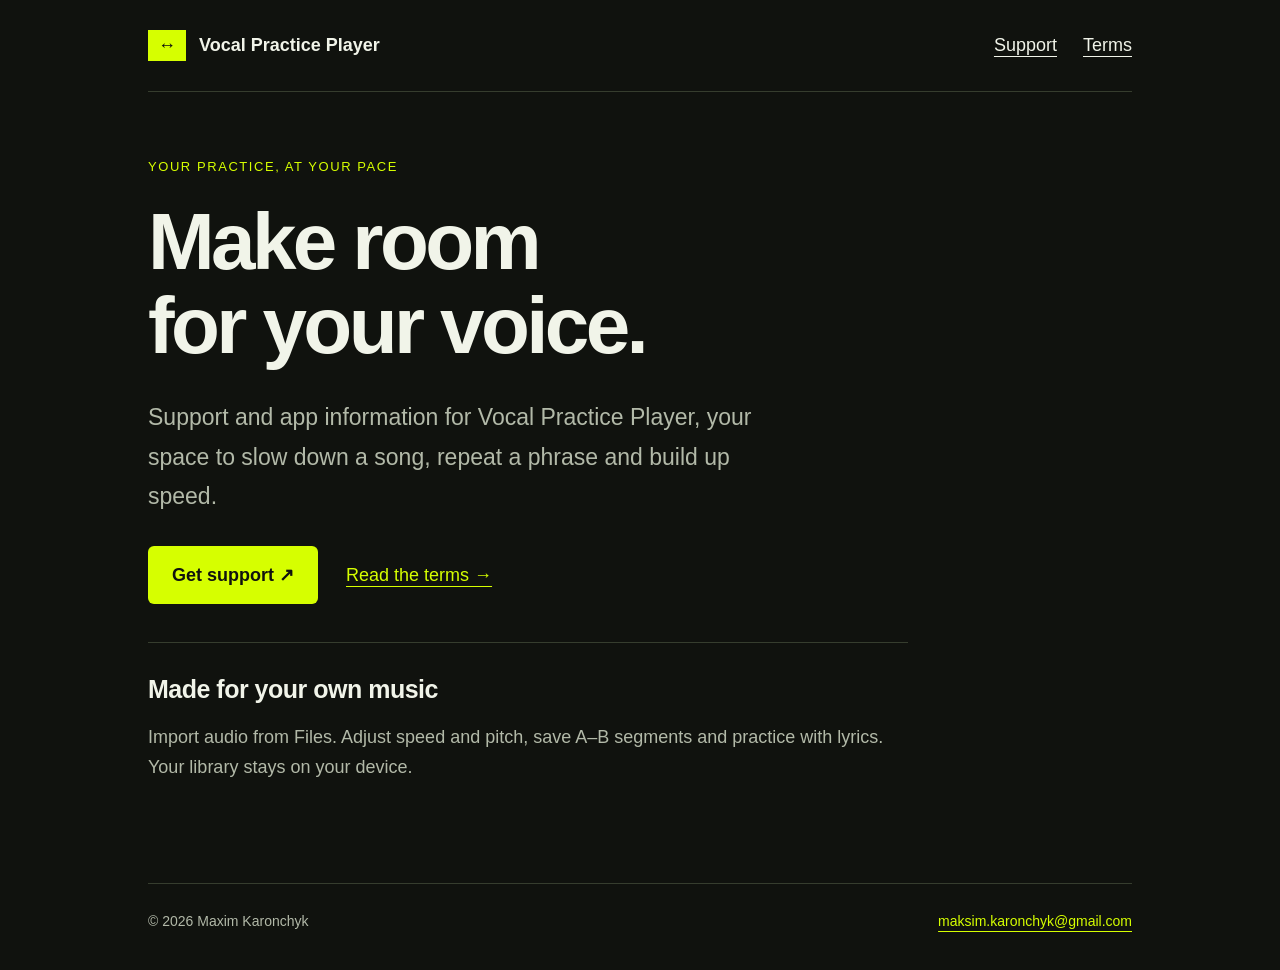
==== index.html @ a15b80cc "first commit" ====
<!doctype html>
<html lang="en">
<head>
<meta charset="utf-8">
<meta name="viewport" content="width=device-width, initial-scale=1">
<meta name="description" content="Help & terms for Vocal Practice Player.">
<title>Help & terms — Vocal Practice Player</title>
<link rel="stylesheet" href="./assets/styles.css">
</head>
<body><a class="skip" href="#content">Skip to content</a><div class="shell">
<header><a class="brand" href="./"><span aria-hidden="true">↔</span> Vocal Practice Player</a><nav aria-label="Main"><a href="./support/">Support</a><a href="./terms/">Terms</a></nav></header>
<main id="content"><p class="eyebrow">Your practice, at your pace</p><h1>Make room<br>for your voice.</h1><p class="intro">Support and app information for Vocal Practice Player, your space to slow down a song, repeat a phrase and build up speed.</p><div class="actions"><a class="button" href="support/">Get support ↗</a><a href="terms/">Read the terms →</a></div><section><h2>Made for your own music</h2><p>Import audio from Files. Adjust speed and pitch, save A–B segments and practice with lyrics. Your library stays on your device.</p></section></main>
<footer><span>© 2026 Maxim Karonchyk</span><a href="mailto:maksim.karonchyk@gmail.com">maksim.karonchyk@gmail.com</a></footer>
</div></body></html>
---- assets/styles.css ----
:root{color-scheme:dark;--bg:#10120e;--ink:#f1f4e9;--muted:#b2b9a8;--lime:#d6ff00;--line:#363d2e}*{box-sizing:border-box}body{margin:0;background:var(--bg);color:var(--ink);font:18px/1.7 -apple-system,BlinkMacSystemFont,"Segoe UI",sans-serif}.shell{max-width:1056px;margin:auto;padding:0 36px}a{color:var(--lime);text-underline-offset:5px}a:hover{text-decoration-thickness:2px}a:focus-visible{outline:3px solid var(--lime);outline-offset:6px}header{display:flex;align-items:center;justify-content:space-between;gap:24px;padding:30px 0;border-bottom:1px solid var(--line)}.brand{font-weight:750;text-decoration:none;color:var(--ink);line-height:1.3}.brand span{display:inline-block;background:var(--lime);color:var(--bg);padding:4px 10px;margin-right:8px}nav{display:flex;gap:26px}nav a{color:var(--ink)}main{max-width:760px;padding:64px 0 80px}.eyebrow{color:var(--lime);font-size:13px;letter-spacing:.12em;text-transform:uppercase}h1{font-size:clamp(44px,7vw,80px);line-height:1.05;letter-spacing:-.045em;margin:22px 0 30px;font-weight:800}h2{font-size:25px;line-height:1.3;letter-spacing:-.02em;margin:0 0 16px}p{margin:0 0 20px;color:var(--muted)}.intro{font-size:23px;max-width:650px}.meta{font-size:14px}section{border-top:1px solid var(--line);padding-top:30px;margin-top:38px}.actions{display:flex;align-items:center;gap:28px;flex-wrap:wrap;margin:30px 0}.button{display:inline-block;background:var(--lime);color:var(--bg);font-weight:700;text-decoration:none;padding:14px 24px;border-radius:6px;min-height:48px}footer{border-top:1px solid var(--line);padding:26px 0 36px;display:flex;justify-content:space-between;gap:20px;flex-wrap:wrap;font-size:14px;color:var(--muted)}footer a{overflow-wrap:anywhere}.skip{position:absolute;left:20px;top:-100px;background:var(--bg);padding:12px;z-index:1}.skip:focus{top:12px}@media(max-width:600px){.shell{padding:0 22px}header{align-items:flex-start;flex-direction:column;gap:20px}nav a{padding:8px 0}main{padding-top:40px}.intro{font-size:20px}h2{font-size:23px}}
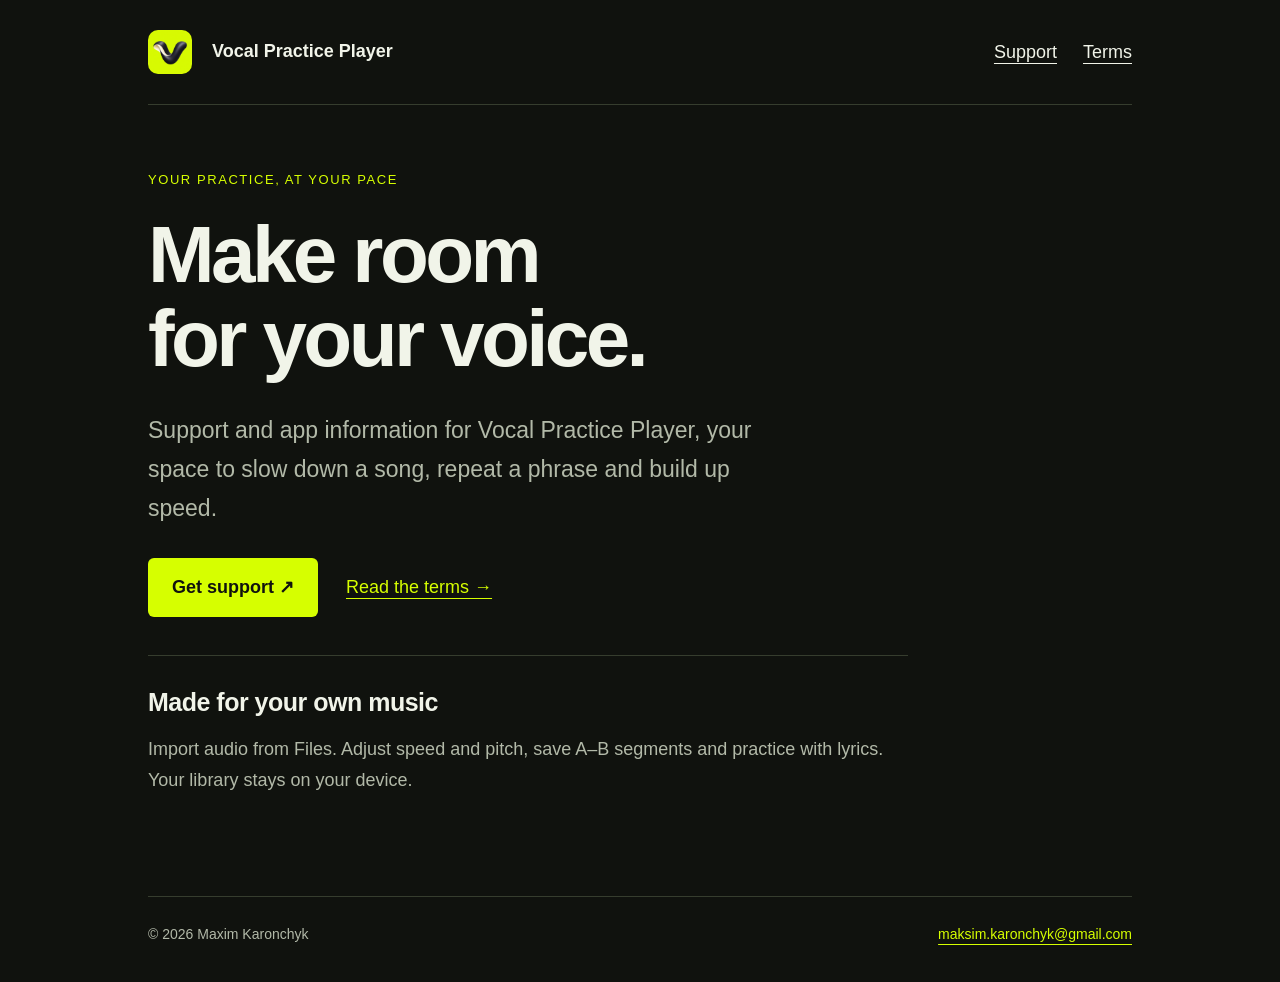
==== commit 3ca4e4fc: "logo" ====
--- a/index.html
+++ b/index.html
@@ -5,10 +5,12 @@
 <meta name="viewport" content="width=device-width, initial-scale=1">
 <meta name="description" content="Help & terms for Vocal Practice Player.">
 <title>Help & terms — Vocal Practice Player</title>
-<link rel="stylesheet" href="./assets/styles.css">
+<link rel="stylesheet" href="./assets/styles.css?v=2">
+<link rel="icon" type="image/png" href="./assets/app-icon.png">
+<link rel="apple-touch-icon" href="./assets/app-icon.png">
 </head>
 <body><a class="skip" href="#content">Skip to content</a><div class="shell">
-<header><a class="brand" href="./"><span aria-hidden="true">↔</span> Vocal Practice Player</a><nav aria-label="Main"><a href="./support/">Support</a><a href="./terms/">Terms</a></nav></header>
+<header><a class="brand" href="./"><img src="./assets/app-icon.png" alt="" width="44" height="44"><span class="brand-title">Vocal Practice Player</span></a><nav aria-label="Main"><a href="./support/">Support</a><a href="./terms/">Terms</a></nav></header>
 <main id="content"><p class="eyebrow">Your practice, at your pace</p><h1>Make room<br>for your voice.</h1><p class="intro">Support and app information for Vocal Practice Player, your space to slow down a song, repeat a phrase and build up speed.</p><div class="actions"><a class="button" href="support/">Get support ↗</a><a href="terms/">Read the terms →</a></div><section><h2>Made for your own music</h2><p>Import audio from Files. Adjust speed and pitch, save A–B segments and practice with lyrics. Your library stays on your device.</p></section></main>
 <footer><span>© 2026 Maxim Karonchyk</span><a href="mailto:maksim.karonchyk@gmail.com">maksim.karonchyk@gmail.com</a></footer>
 </div></body></html>
--- a/assets/styles.css
+++ b/assets/styles.css
@@ -1 +1 @@
-:root{color-scheme:dark;--bg:#10120e;--ink:#f1f4e9;--muted:#b2b9a8;--lime:#d6ff00;--line:#363d2e}*{box-sizing:border-box}body{margin:0;background:var(--bg);color:var(--ink);font:18px/1.7 -apple-system,BlinkMacSystemFont,"Segoe UI",sans-serif}.shell{max-width:1056px;margin:auto;padding:0 36px}a{color:var(--lime);text-underline-offset:5px}a:hover{text-decoration-thickness:2px}a:focus-visible{outline:3px solid var(--lime);outline-offset:6px}header{display:flex;align-items:center;justify-content:space-between;gap:24px;padding:30px 0;border-bottom:1px solid var(--line)}.brand{font-weight:750;text-decoration:none;color:var(--ink);line-height:1.3}.brand span{display:inline-block;background:var(--lime);color:var(--bg);padding:4px 10px;margin-right:8px}nav{display:flex;gap:26px}nav a{color:var(--ink)}main{max-width:760px;padding:64px 0 80px}.eyebrow{color:var(--lime);font-size:13px;letter-spacing:.12em;text-transform:uppercase}h1{font-size:clamp(44px,7vw,80px);line-height:1.05;letter-spacing:-.045em;margin:22px 0 30px;font-weight:800}h2{font-size:25px;line-height:1.3;letter-spacing:-.02em;margin:0 0 16px}p{margin:0 0 20px;color:var(--muted)}.intro{font-size:23px;max-width:650px}.meta{font-size:14px}section{border-top:1px solid var(--line);padding-top:30px;margin-top:38px}.actions{display:flex;align-items:center;gap:28px;flex-wrap:wrap;margin:30px 0}.button{display:inline-block;background:var(--lime);color:var(--bg);font-weight:700;text-decoration:none;padding:14px 24px;border-radius:6px;min-height:48px}footer{border-top:1px solid var(--line);padding:26px 0 36px;display:flex;justify-content:space-between;gap:20px;flex-wrap:wrap;font-size:14px;color:var(--muted)}footer a{overflow-wrap:anywhere}.skip{position:absolute;left:20px;top:-100px;background:var(--bg);padding:12px;z-index:1}.skip:focus{top:12px}@media(max-width:600px){.shell{padding:0 22px}header{align-items:flex-start;flex-direction:column;gap:20px}nav a{padding:8px 0}main{padding-top:40px}.intro{font-size:20px}h2{font-size:23px}}+:root{color-scheme:dark;--bg:#10120e;--ink:#f1f4e9;--muted:#b2b9a8;--lime:#d6ff00;--line:#363d2e}*{box-sizing:border-box}body{margin:0;background:var(--bg);color:var(--ink);font:18px/1.7 -apple-system,BlinkMacSystemFont,"Segoe UI",sans-serif}.shell{max-width:1056px;margin:auto;padding:0 36px}a{color:var(--lime);text-underline-offset:5px}a:hover{text-decoration-thickness:2px}a:focus-visible{outline:3px solid var(--lime);outline-offset:6px}header{display:flex;align-items:center;justify-content:space-between;gap:24px;padding:30px 0;border-bottom:1px solid var(--line)}.brand{display:inline-flex;align-items:center;gap:20px;font-weight:750;text-decoration:none;color:var(--ink);line-height:1.3}.brand img{display:block;width:44px;height:44px;flex-shrink:0;border-radius:10px}.brand-title{display:block;line-height:1.3}nav{display:flex;gap:26px}nav a{color:var(--ink)}main{max-width:760px;padding:64px 0 80px}.eyebrow{color:var(--lime);font-size:13px;letter-spacing:.12em;text-transform:uppercase}h1{font-size:clamp(44px,7vw,80px);line-height:1.05;letter-spacing:-.045em;margin:22px 0 30px;font-weight:800}h2{font-size:25px;line-height:1.3;letter-spacing:-.02em;margin:0 0 16px}p{margin:0 0 20px;color:var(--muted)}.intro{font-size:23px;max-width:650px}.meta{font-size:14px}section{border-top:1px solid var(--line);padding-top:30px;margin-top:38px}.actions{display:flex;align-items:center;gap:28px;flex-wrap:wrap;margin:30px 0}.button{display:inline-block;background:var(--lime);color:var(--bg);font-weight:700;text-decoration:none;padding:14px 24px;border-radius:6px;min-height:48px}footer{border-top:1px solid var(--line);padding:26px 0 36px;display:flex;justify-content:space-between;gap:20px;flex-wrap:wrap;font-size:14px;color:var(--muted)}footer a{overflow-wrap:anywhere}.skip{position:absolute;left:20px;top:-100px;background:var(--bg);padding:12px;z-index:1}.skip:focus{top:12px}@media(max-width:600px){.shell{padding:0 22px}header{align-items:flex-start;flex-direction:column;gap:20px}nav a{padding:8px 0}main{padding-top:40px}.intro{font-size:20px}h2{font-size:23px}}
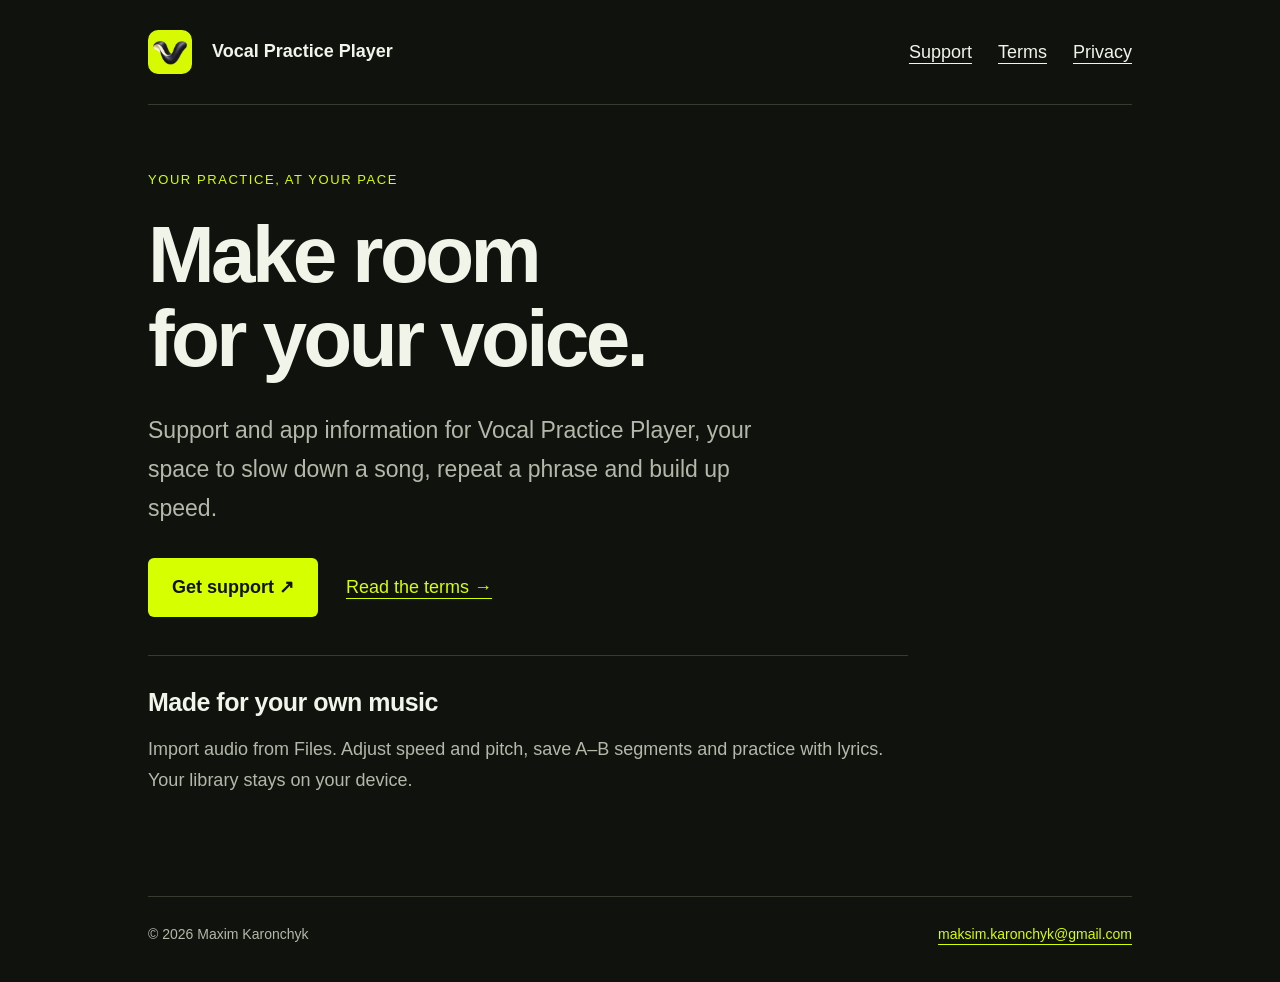
==== commit 592b5f99: "update" ====
--- a/index.html
+++ b/index.html
@@ -5,12 +5,12 @@
 <meta name="viewport" content="width=device-width, initial-scale=1">
 <meta name="description" content="Help & terms for Vocal Practice Player.">
 <title>Help & terms — Vocal Practice Player</title>
-<link rel="stylesheet" href="./assets/styles.css?v=2">
+<link rel="stylesheet" href="./assets/styles.css?v=3">
 <link rel="icon" type="image/png" href="./assets/app-icon.png">
 <link rel="apple-touch-icon" href="./assets/app-icon.png">
 </head>
 <body><a class="skip" href="#content">Skip to content</a><div class="shell">
-<header><a class="brand" href="./"><img src="./assets/app-icon.png" alt="" width="44" height="44"><span class="brand-title">Vocal Practice Player</span></a><nav aria-label="Main"><a href="./support/">Support</a><a href="./terms/">Terms</a></nav></header>
+<header><a class="brand" href="./"><img src="./assets/app-icon.png" alt="" width="44" height="44"><span class="brand-title">Vocal Practice Player</span></a><nav aria-label="Main"><a href="./support/">Support</a><a href="./terms/">Terms</a><a href="./privacy/">Privacy</a></nav></header>
 <main id="content"><p class="eyebrow">Your practice, at your pace</p><h1>Make room<br>for your voice.</h1><p class="intro">Support and app information for Vocal Practice Player, your space to slow down a song, repeat a phrase and build up speed.</p><div class="actions"><a class="button" href="support/">Get support ↗</a><a href="terms/">Read the terms →</a></div><section><h2>Made for your own music</h2><p>Import audio from Files. Adjust speed and pitch, save A–B segments and practice with lyrics. Your library stays on your device.</p></section></main>
 <footer><span>© 2026 Maxim Karonchyk</span><a href="mailto:maksim.karonchyk@gmail.com">maksim.karonchyk@gmail.com</a></footer>
 </div></body></html>
--- a/assets/styles.css
+++ b/assets/styles.css
@@ -1 +1 @@
-:root{color-scheme:dark;--bg:#10120e;--ink:#f1f4e9;--muted:#b2b9a8;--lime:#d6ff00;--line:#363d2e}*{box-sizing:border-box}body{margin:0;background:var(--bg);color:var(--ink);font:18px/1.7 -apple-system,BlinkMacSystemFont,"Segoe UI",sans-serif}.shell{max-width:1056px;margin:auto;padding:0 36px}a{color:var(--lime);text-underline-offset:5px}a:hover{text-decoration-thickness:2px}a:focus-visible{outline:3px solid var(--lime);outline-offset:6px}header{display:flex;align-items:center;justify-content:space-between;gap:24px;padding:30px 0;border-bottom:1px solid var(--line)}.brand{display:inline-flex;align-items:center;gap:20px;font-weight:750;text-decoration:none;color:var(--ink);line-height:1.3}.brand img{display:block;width:44px;height:44px;flex-shrink:0;border-radius:10px}.brand-title{display:block;line-height:1.3}nav{display:flex;gap:26px}nav a{color:var(--ink)}main{max-width:760px;padding:64px 0 80px}.eyebrow{color:var(--lime);font-size:13px;letter-spacing:.12em;text-transform:uppercase}h1{font-size:clamp(44px,7vw,80px);line-height:1.05;letter-spacing:-.045em;margin:22px 0 30px;font-weight:800}h2{font-size:25px;line-height:1.3;letter-spacing:-.02em;margin:0 0 16px}p{margin:0 0 20px;color:var(--muted)}.intro{font-size:23px;max-width:650px}.meta{font-size:14px}section{border-top:1px solid var(--line);padding-top:30px;margin-top:38px}.actions{display:flex;align-items:center;gap:28px;flex-wrap:wrap;margin:30px 0}.button{display:inline-block;background:var(--lime);color:var(--bg);font-weight:700;text-decoration:none;padding:14px 24px;border-radius:6px;min-height:48px}footer{border-top:1px solid var(--line);padding:26px 0 36px;display:flex;justify-content:space-between;gap:20px;flex-wrap:wrap;font-size:14px;color:var(--muted)}footer a{overflow-wrap:anywhere}.skip{position:absolute;left:20px;top:-100px;background:var(--bg);padding:12px;z-index:1}.skip:focus{top:12px}@media(max-width:600px){.shell{padding:0 22px}header{align-items:flex-start;flex-direction:column;gap:20px}nav a{padding:8px 0}main{padding-top:40px}.intro{font-size:20px}h2{font-size:23px}}+:root{color-scheme:dark;--bg:#10120e;--ink:#f1f4e9;--muted:#b2b9a8;--lime:#d6ff00;--line:#363d2e}*{box-sizing:border-box}body{margin:0;background:var(--bg);color:var(--ink);font:18px/1.7 -apple-system,BlinkMacSystemFont,"Segoe UI",sans-serif}.shell{max-width:1056px;margin:auto;padding:0 36px}a{color:var(--lime);text-underline-offset:5px}a:hover{text-decoration-thickness:2px}a:focus-visible{outline:3px solid var(--lime);outline-offset:6px}header{display:flex;align-items:center;justify-content:space-between;gap:24px;padding:30px 0;border-bottom:1px solid var(--line)}.brand{display:inline-flex;align-items:center;gap:20px;font-weight:750;text-decoration:none;color:var(--ink);line-height:1.3}.brand img{display:block;width:44px;height:44px;flex-shrink:0;border-radius:10px}.brand-title{display:block;line-height:1.3}nav{display:flex;flex-wrap:wrap;gap:10px 26px}nav a{color:var(--ink)}main{max-width:760px;padding:64px 0 80px}.eyebrow{color:var(--lime);font-size:13px;letter-spacing:.12em;text-transform:uppercase}h1{font-size:clamp(44px,7vw,80px);line-height:1.05;letter-spacing:-.045em;margin:22px 0 30px;font-weight:800}h2{font-size:25px;line-height:1.3;letter-spacing:-.02em;margin:0 0 16px}p{margin:0 0 20px;color:var(--muted)}.intro{font-size:23px;max-width:650px}.meta{font-size:14px}section{border-top:1px solid var(--line);padding-top:30px;margin-top:38px}.actions{display:flex;align-items:center;gap:28px;flex-wrap:wrap;margin:30px 0}.button{display:inline-block;background:var(--lime);color:var(--bg);font-weight:700;text-decoration:none;padding:14px 24px;border-radius:6px;min-height:48px}footer{border-top:1px solid var(--line);padding:26px 0 36px;display:flex;justify-content:space-between;gap:20px;flex-wrap:wrap;font-size:14px;color:var(--muted)}footer a{overflow-wrap:anywhere}.skip{position:absolute;left:20px;top:-100px;background:var(--bg);padding:12px;z-index:1}.skip:focus{top:12px}@media(max-width:700px){.shell{padding:0 22px}header{align-items:flex-start;flex-direction:column;gap:20px}nav a{padding:8px 0}main{padding-top:40px}.intro{font-size:20px}h2{font-size:23px}}
